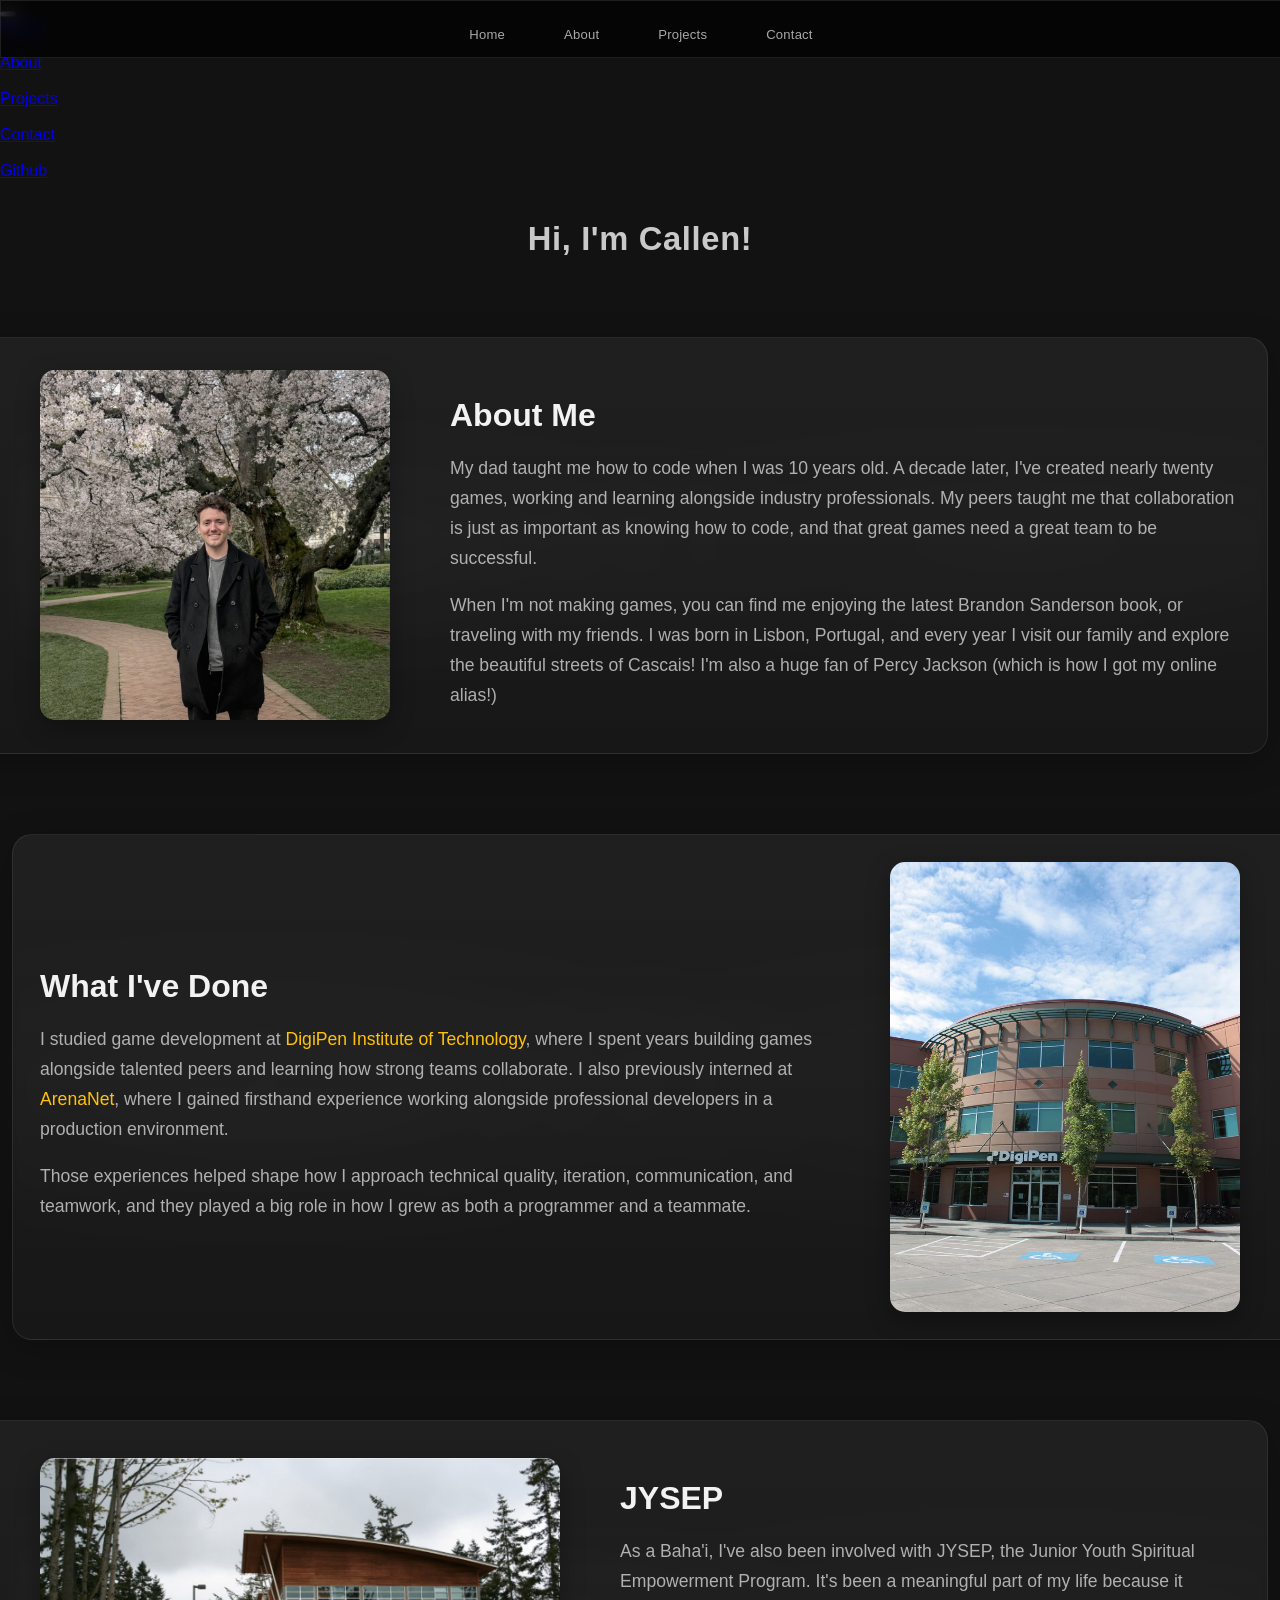
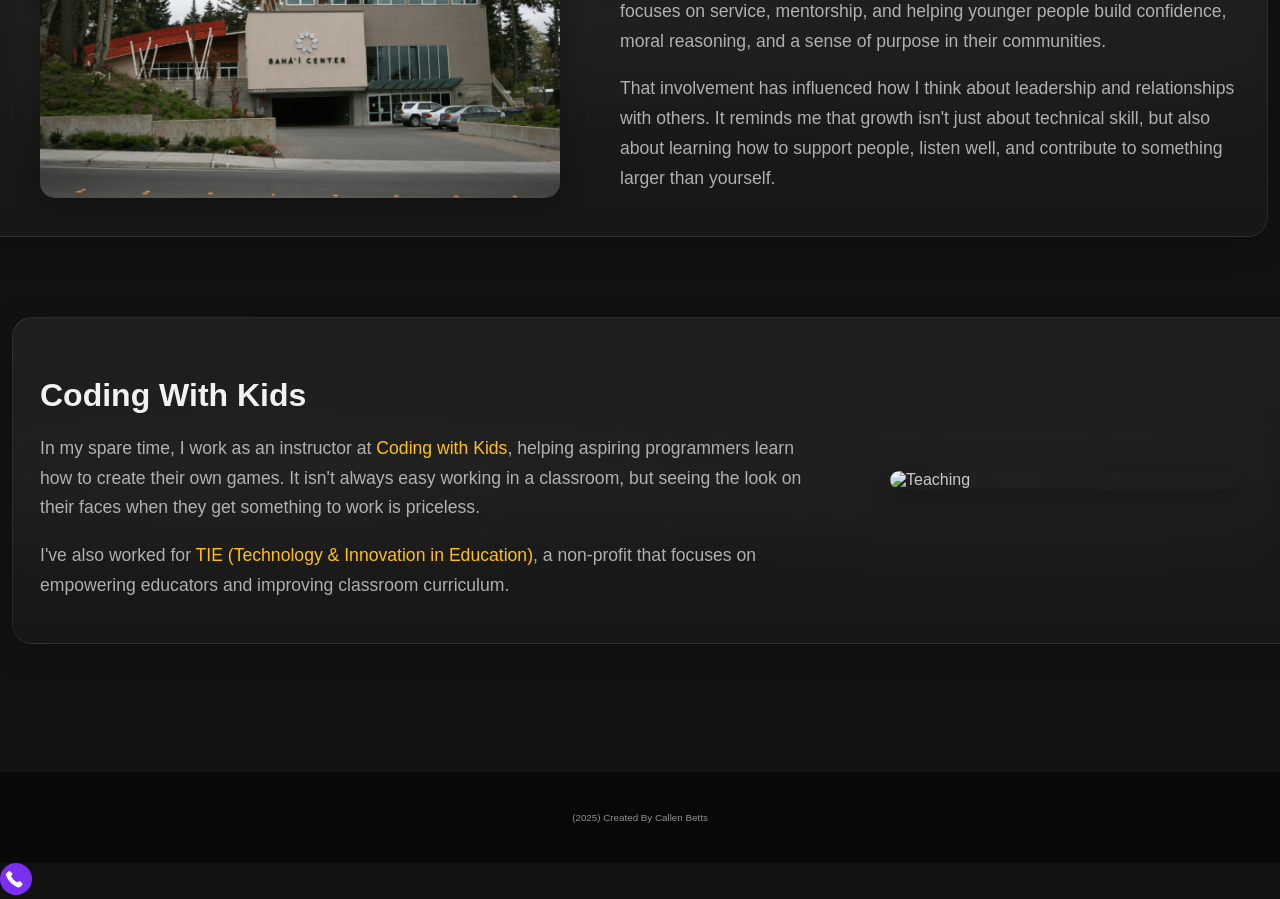
==== about.html @ 20b72b2a "[About] - Updated about page" ====
<!DOCTYPE html>
<html lang="en">
<head>
    <meta charset="UTF-8">
    <meta name="viewport" content="width=device-width, initial-scale=1.0">
    <title>About - Callen Betts</title>

    <!-- Style sheets -->
    <link rel="stylesheet" href="index.css">
    <link rel="stylesheet" href="navbar.css">
    <link rel="stylesheet" href="section.css">
    <link rel="stylesheet" href="word.css">
    <link rel="stylesheet" href="hamburger.css">
    <link rel="stylesheet" href="thumbnail.css">
    <link rel="stylesheet" href="sidebar.css">
    <link rel="stylesheet" href="about.css">
    <link rel="stylesheet" href="profile.css">
    <link rel="stylesheet" href="Utility/scrollbar.css">
    <link rel="stylesheet" href="Utility/image.css">
</head>

<body class="about-page">
    <!-- Quick Navbar for home page -->
    <nav id="navbar">
        <a href="index.html" class="nav-link github">Home</a>
        <a href="about.html" class="nav-link projects">About</a>
        <a href="projects.html" class="nav-link projects">Projects</a>
        <!-- <a href="gallery.html" class="nav-link github">Art Gallery</a> -->
        <a href="contact.html" class="nav-link github">Contact</a>
    </nav>

    <hr class="horizontal-line">
    <hr class="horizontal-line-thin">

    <!-- Hamburger Menu -->
    <button class="hamburger-menu" onclick="toggleSidebar()">
        <div class="bar"></div>
        <div class="bar"></div>
        <div class="bar"></div>
    </button>

    <div class="sidebar" id="mySidebar">
        <div class="sidebar-content">
            <div class="sidebar-text"><a href="index.html"><span>Home</span></a></div><br>
            <div class="sidebar-text"><a href="about.html"><span>About</span></a></div><br>
            <div class="sidebar-text"><a href="projects.html"><span>Projects</span></a></div><br>
            <div class="sidebar-text"><a href="contact.html"><span>Contact</span></a></div><br>
            <!-- <div class="sidebar-text"><a href="gallery.html"><span>Gallery</span></a></div><br> -->
            <div class="sidebar-text"><a href="https://github.com/callenbv" target="_blank"><span>Github</span></a></div><br>
        </div>
    </div>
    <div id="overlay" class="overlay"></div>

    <!-- Hero Section -->
    <!-- <div class="header-banner">
        <div class="header-title">Callen Betts</div>
        <div class="header-icons">
            <a href="https://steamcommunity.com/profiles/76561199193791468/" target="_blank" title="Steam">
                <img src="Images/Steam.png" alt="Steam">
            </a>
            <a href="https://github.com/callenbv" target="_blank" title="Github">
                <img src="Images/Github.png" alt="Github">
            </a>
            <a href="https://riptide-studios.itch.io/" target="_blank" title="Itch.io">
                <img src="Images/Itch.png" alt="Itch.io">
            </a>
            <a href="https://www.youtube.com/@RiptideDev_" target="_blank" title="YouTube">
                <img src="Images/Youtube.png" alt="YouTube">
            </a>
        </div>
    </div> -->

    <!-- About Me Section -->
    <div class="about-section">
        <div class="aboutTitle">
            <h1>Hi, I'm Callen!</h1>
            <h3>
                <span class="fade-word">GAME DEVELOPER,</span>
                <span class="fade-word">PROGRAMMER</span>
                <span class="yellow-text fade-word">CREATOR.</span>
            </h3>
        </div>
        
        <!-- About Me Section -->
        <div class="about-row left-edge">
            <div class="about-image">
                <img src="Images/About/Me.jpg" alt="Callen Betts" loading="lazy" decoding="async">
            </div>
            <div class="about-text">
                <h3>About Me</h3>
                <p>My dad taught me how to code when I was 10 years old.
                    A decade later, I've created nearly twenty games, working and learning alongside industry professionals.
                    My peers taught me that collaboration is just as important as knowing how to code, and that great games need a great team to be successful.</p>
                <p>
                    When I'm not making games, you can find me enjoying the latest Brandon Sanderson book, or traveling with my friends.
                    I was born in Lisbon, Portugal, and every year I visit our family and explore the beautiful streets of Cascais!
                    I'm also a huge fan of Percy Jackson (which is how I got my online alias!)
                </p>
            </div>
        </div>

        <!-- Experience Section -->
        <div class="about-row right-edge">
            <div class="about-text">
                <h3>What I've Done</h3>
                <p>
                    I studied game development at <a href="https://www.digipen.edu/" target="_blank">DigiPen Institute of Technology</a>, where I spent years building games alongside talented peers and learning how strong teams collaborate. I also previously interned at <a href="https://www.arenanet.com/" target="_blank">ArenaNet</a>, where I gained firsthand experience working alongside professional developers in a production environment.
                </p>
                <p>
                    Those experiences helped shape how I approach technical quality, iteration, communication, and teamwork, and they played a big role in how I grew as both a programmer and a teammate.
                </p>
            </div>
            <div class="about-image">
                <img src="Images/About/DigiPen.png" alt="ArenaNet Experience" loading="lazy" decoding="async">
            </div>
        </div>

        <!-- Community Section -->
        <div class="about-row left-edge jysep-row">
            <div class="about-image wide-image">
                <img src="Images/About/BahaiCenter.png" alt="Community Work" loading="lazy" decoding="async">
            </div>
            <div class="about-text">
                <h3>JYSEP</h3>
                <p>
                    As a Baha'i, I've also been involved with JYSEP, the Junior Youth Spiritual Empowerment Program. It's been a meaningful part of my life because it focuses on service, mentorship, and helping younger people build confidence, moral reasoning, and a sense of purpose in their communities.
                </p>
                <p>
                    That involvement has influenced how I think about leadership and relationships with others. It reminds me that growth isn't just about technical skill, but also about learning how to support people, listen well, and contribute to something larger than yourself.
                </p>
            </div>
        </div>

                <!-- Teaching Section -->
        <div class="about-row right-edge">
            <div class="about-text">
                <h3>Coding With Kids</h3>
                <p>
                    In my spare time, I work as an instructor at <a href="https://www.codingwithkids.com/" target="_blank">Coding with Kids</a>, helping aspiring programmers learn how to create their own games. It isn't always easy working in a classroom, but seeing the look on their faces when they get something to work is priceless.
                </p>
                <p>
                    I've also worked for <a href="https://www.tieonline.com/" target="_blank">TIE (Technology & Innovation in Education)</a>, a non-profit that focuses on empowering educators and improving classroom curriculum.
                </p>
            </div>
            <div class="about-image">
                <img src="Images/About/CodingKids.png" alt="Teaching" loading="lazy" decoding="async">
            </div>
        </div>
    </div>

    <div class="bottom-headline-wrapper">
        <div class="bottom-headline">
            <div class="copyright-text">(2025) Created By Callen Betts</div>
        </div>
    </div>

    <!-- End main body -->

    <script>
        window.addEventListener('load', function() {
            document.body.classList.add('fade-in');
        });
    </script>

    <script src="word.js"></script>
    <script src="sidebar.js"></script>
    <script src="navbar.js"></script>

    <a href="contact.html" class="contact-fab" id="contactFab" title="Contact">
      <svg xmlns="http://www.w3.org/2000/svg" viewBox="0 0 24 24" width="32" height="32" fill="#fff">
        <circle cx="12" cy="12" r="12" fill="#7b2ff2"/>
        <path d="M17.707 16.293l-2.387-2.387a1 1 0 0 0-1.414 0l-.793.793a11.05 11.05 0 0 1-4.95-4.95l.793-.793a1 1 0 0 0 0-1.414L7.707 6.293a1 1 0 0 0-1.414 0l-1.293 1.293a2 2 0 0 0-.293 2.293c1.707 3.707 4.586 6.586 8.293 8.293a2 2 0 0 0 2.293-.293l1.293-1.293a1 1 0 0 0 0-1.414z" fill="#fff"/>
      </svg>
    </a>
    <script>
      window.addEventListener('scroll', function() {
        const fab = document.getElementById('contactFab');
        const scrollY = window.scrollY || window.pageYOffset;
        const windowHeight = window.innerHeight;
        const docHeight = document.documentElement.scrollHeight;
        if (scrollY + windowHeight >= docHeight - 10) {
          fab.style.opacity = '1';
          fab.style.pointerEvents = 'auto';
        } else {
          fab.style.opacity = '0';
          fab.style.pointerEvents = 'none';
        }
      });
    </script>

</body>
</html>
---- navbar.css ----
/* Initial state of the navbar before any animation */
#navbar {
  position: fixed;
  top: 0;
  left: 0;
  width: 100%;
  text-align: center;
  z-index: 100;
  border-radius: 0;
  opacity: 1; /* Start fully transparent */
  transition: top 0.4s ease, opacity 0.3s ease; /* Transition for scrolling */
  font-size: calc(0.6vw + 0.6vh);
  background: rgba(0, 0, 0, 0.7);
  backdrop-filter: blur(10px);
  border: 1px solid rgba(255, 255, 255, 0.1);
}

/* Animation that runs when the page loads */
@keyframes slideDown {
  from {
    top: -50px;
    opacity: 0;
  }
  to {
    top: 24px;
    opacity: 1;
  }
}

#navbar.fade-in {
  animation: fadeInSlideDown 0.7s ease forwards;
}

#navbar a {
  display: inline-block; /* Changed from block to inline-block for centering */
  margin: 0 -3px; /* Add some space between buttons */
  color: #f3f2f2b0; /* Text color */
  padding: 3vh 2.4vw; /* Increased padding to match text position and create proper hover area */
  letter-spacing: 0.015em;
  text-decoration: none; /* No underline on links */
  transition: background-color 0.2s, color 0.2s, transform 0.3s ease; /* Smooth transition for hover effect */
  line-height: 1; /* Ensure consistent vertical alignment */
  min-height: 3vh; /* Ensure minimum height */
  margin-bottom: -2.8vh; /* Remove margin-top since we're using padding instead */
}

#navbar a:hover {
  background-color: rgb(255, 210, 11);
  color: black; /* Text color on hover and click */
  transform: scale(1); /* Enlarges the button */
}

#navbar a:active {
  background-color: rgb(111, 26, 172);
  color: black; /* Text color on hover and click */
  transform: scale(1); /* Enlarges the button */
}

#navbar a.nav-link {
  position: relative; /* Establishes a positioning context for pseudo-elements */
}

/* Common styles for all ::after elements */
#navbar a.nav-link::after {
  display: block;
  position: absolute;
  background-size: contain;
  background-repeat: no-repeat;
  top: 120%;
  opacity: 0;
  transition: opacity 0.3s, transform 0.3s; /* This will be overridden by animation on hover */
  pointer-events: none;
  z-index: 101; /* Above other content */
}

.vertical-line-hamburger {
  border: none;
  height: 7.5%;
  position: fixed;
  background-color: rgba(31, 31, 31, 0.3);
  width: 1px;
  top: -2vh;
  margin-left: 96%;
  z-index: 6;
}

.horizontal-line {
  display: none; /* Hide decorative line that might be causing issues */
}

.horizontal-line-thin {
  display: none; /* Hide the thin line that's causing the white line */
}

/* Responsive design for navbar */
@media (max-width: 768px) {
  #navbar {
    width: 100%;
    font-size: calc(0.8vw + 0.8vh);
    border-radius: 0;
  }
  
  #navbar a {
    padding: 2.5vh 2vw;
    margin: 0 -2px;
    min-height: 2.5vh;
  }
  
  .vertical-line-hamburger {
    display: none;
  }
  
  .horizontal-line {
    display: none;
  }
  
  .horizontal-line-thin {
    display: none;
  }
}

@media (max-width: 480px) {
  #navbar {
    width: 100%;
    font-size: calc(1vw + 1vh);
    border-radius: 0;
  }
  
  #navbar a {
    padding: 2vh 1.6vw;
    margin: 0 -1px;
    min-height: 2vh;
  }
}

.nav-background {
  display: none; /* Hide the background bar that's causing the white line */
}
---- about.css ----
@import url('https://fonts.googleapis.com/css?family=Roboto&display=swap');

.about-section {
  display: flex;
  flex-direction: column;
  align-items: center;
  justify-content: flex-start;
  width: 100%;
  margin: 0 auto 48px auto;
}

.aboutTitle {
  position: static;
  width: 100%;
  text-align: center;
  font-size: calc(0.75vw + 0.75vh);
  font-style: normal;
  font-family: 'Poppins', sans-serif;
  margin-bottom: 16px;
}

.aboutTitle h1 {
  font-family: 'Poppins', sans-serif;
  font-weight: 700;
  letter-spacing: 0.02em;
}

.aboutTitle h3 {
  font-family: 'Poppins', sans-serif;
  font-weight: 500;
  letter-spacing: 0.01em;
}

/* Removed old thumbnail styling - now handled in index.css */

.aboutText {
  width: 100%;
  max-width: 100%;
  margin: 0 auto;
  font-size: calc(0.9em + 0.2vw);
  line-height: 1.7;
  font-family: 'Poppins', sans-serif;
  text-align: left;
  position: static;
  letter-spacing: 0.0035em;
}

.text-wrapper {
  text-align: left;
  justify-content: center;
  display: flex;
  margin-top: 4vh;
  color: rgb(201, 201, 201);
}

.bottom-headline-wrapper {
  position: relative;
  z-index: -1; 
}


.bottom-headline-wrapper {
  display: block;
  position: relative;
  z-index: -1; 
}

.bottom-headline {
  text-align: center;
  padding: 40px 0px;
  background-color: #080808;
}

.info-card {
  color: rgb(200, 200, 200);
  margin-left: 3vw;
  margin-top: 2vh;
  display: inline-block;
  position: fixed;
  font-size: calc(0.6vw + 0.6vh);
}

.info-card::before {
    content: '';
    display: inline-block;
    width: 12px;
    height: 12px;
    background-color: rgb(121, 29, 187);
    border-radius: 50%;
    position: absolute;
    margin-left: -32px;
    margin-top: 0.35vh;
}

.info-card-description {
  margin-left: 9.5vw;
  margin-top: 2.45vh;
  position: fixed;
  display: inline-block;
  color:#919191;
  font-size: calc(0.45vw + 0.45vh);
}

/* Styling for the whole HTML and body */
html, body {
  margin: 0;
  color: #c9c9c9;
  font-family: 'Arial', sans-serif;
}

body.fade-in {
  opacity: 1;
  transition: transform 0.75s ease-in-out, opacity 0.75s ease-in-out;
}

html {
  background-color:#121212;
}

body {
  opacity: 0;
}

.fade-word {
  opacity: 0;
  transition: opacity 1s ease;
  font-size: calc(0.87vw + 0.87vh);
}

.show {
  opacity: 1;
}

.info-container {
  display: inline-block;
  position: relative;
  left: 3.1%;
  top: 19vh;
  margin-right: 12vw;
  font-size: calc(0.5vw + 0.5vh);
}

.info-title {
  color: rgb(200, 200, 200);
  font-size: larger;
}

.copyright-text {
  color: #919191;
  font-size: calc(0.45vw + 0.45vh);
}

.project-select a {
  text-decoration: none;
  color: inherit;
}

.project-select {
  color:rgb(214, 214, 214);
  position: relative;
  align-content: center;
  font-family: "Arial";
  text-align: center;
  margin-top: -4vh;
  width: fit-content;
  font-weight: bold;
  padding: 2px 32px;
  height: 5vh;
  background-color: rgb(49, 56, 57);
  border-radius: 4px;
  transition: 0.2s;
  cursor: pointer;
  font-size: large;
  letter-spacing: 0em;
  overflow: hidden;
  animation: idleAnimation 3s infinite;
}

@keyframes idleAnimation {
  0% {
    transform: scale(1);
  }
  50% {
    transform: scale(1.075);
  }
  100% {
    transform: scale(1);
  }
}

.project-select::after {
  content: '';
  position: absolute;
  top: 0;
  left: -60px;
  width: 40px;
  height: 100%;
  pointer-events: none;
  background: linear-gradient(120deg, rgba(255,255,255,0) 0%, rgba(255,255,255,0.7) 50%, rgba(255,255,255,0) 100%);
  opacity: 0;
  filter: blur(1.5px);
  transform: skewX(-20deg);
  transition: opacity 0.2s;
  animation: none;
}

.project-select:hover::after {
  opacity: 1;
  animation: sparkleStreak 0.7s linear;
  animation-fill-mode: forwards;
}

@keyframes sparkleStreak {
  0% {
    left: -60px;
    opacity: 0.1;
  }
  30% {
    opacity: 1;
  }
  50% {
    left: 100%;
    opacity: 1;
  }
  100% {
    left: 100%;
    opacity: 0.1;
  }
}

.project-select:hover {
  background-color: rgb(231, 200, 0);
  scale: 1.1;
  color: black;
}

.project-select:active {
  background-color: rgb(121, 29, 187);
  scale: 0.95;
  color:black;
}

.video-wrapper {
  opacity: 0.05;
  position: absolute;
  display: block;
  z-index: -1000;
}

.contact-bottom {
  position: fixed;
  left: 0;
  right: 0;
  bottom: 0;
  z-index: 1000;
}

/* About page alternating layout */
.about-row {
  display: flex;
  align-items: center;
  gap: 60px;
  margin-bottom: 80px;
  width: 100%;
  max-width: 1200px;
  margin-left: auto;
  margin-right: auto;
  position: relative;
  padding: 28px 28px;
  background: transparent;
  border: none;
  box-shadow: none;
  z-index: 0;
}

.about-row.reverse { 
  flex-direction: row-reverse !important; 
}

/* subtle ambient vignette behind each card */
.about-row::before {
  content: '';
  position: absolute;
  inset: 0;
  border-radius: 20px;
  pointer-events: none;
  background: radial-gradient(80% 60% at 20% 50%, rgba(255,255,255,0.045), rgba(0,0,0,0) 60%),
              radial-gradient(80% 60% at 80% 50%, rgba(255,255,255,0.03), rgba(0,0,0,0) 60%);
  filter: blur(6px);
  opacity: 0.7;
  z-index: -1;
}

/* edge-to-edge card background depending on image side */
.about-row.left-edge {
  border-top-left-radius: 0;
  border-bottom-left-radius: 0;
  border-left: none;
}
.about-row.right-edge {
  border-top-right-radius: 0;
  border-bottom-right-radius: 0;
  border-right: none;
}

/* Background extension for left-edge cards (image on left) */
.about-section .about-row.left-edge::after {
  content: '';
  position: absolute;
  top: 0;
  bottom: 0;
  left: calc(-100vw);
  right: 0;
  pointer-events: none;
  background: linear-gradient(180deg, rgba(255,255,255,0.06), rgba(255,255,255,0.025));
  border: 1px solid rgba(255,255,255,0.08);
  border-left: none;
  border-top-left-radius: 0;
  border-bottom-left-radius: 0;
  border-top-right-radius: 20px;
  border-bottom-right-radius: 20px;
  box-shadow: 0 8px 32px rgba(0,0,0,0.25);
  z-index: -1;
}

/* Background extension for right-edge cards (image on right) */
.about-section .about-row.right-edge::after {
  content: '';
  position: absolute;
  top: 0;
  bottom: 0;
  left: 0;
  right: calc(-100vw);
  pointer-events: none;
  background: linear-gradient(180deg, rgba(255,255,255,0.06), rgba(255,255,255,0.025));
  border: 1px solid rgba(255,255,255,0.08);
  border-right: none;
  border-top-right-radius: 0;
  border-bottom-right-radius: 0;
  border-top-left-radius: 20px;
  border-bottom-left-radius: 20px;
  box-shadow: 0 8px 32px rgba(0,0,0,0.25);
  z-index: -1;
}

/* Enforce correct ordering for the right-edge row */
.about-row.right-edge .about-text { order: 1; }
.about-row.right-edge .about-image { order: 2; }

.about-image {
  flex: 0 0 min(35vw, 350px);
  height: auto;
  border-radius: 15px;
  overflow: hidden;
  box-shadow: 0 8px 25px rgba(0, 0, 0, 0.3);
  display: flex;
  align-items: center;
  justify-content: center;
}

.about-image img {
  width: 100%;
  height: auto;
  max-height: 450px;
  display: block;
}

.about-image.wide-image {
  flex-basis: min(42vw, 520px);
  align-self: center;
}

.about-image.wide-image img {
  width: 100%;
  height: auto;
  max-height: 340px;
  object-position: center;
}

.jysep-row {
  align-items: center;
}

.about-text {
  flex: 1;
}

.about-text h3 {
  font-size: 2em;
  font-weight: bold;
  margin-bottom: 20px;
  color: #f3f2f2;
  font-family: 'Poppins', sans-serif;
}

.about-text p {
  font-size: 1.1em;
  line-height: 1.7;
  color: #f3f2f2b0;
  margin-bottom: 15px;
  font-family: 'Poppins', sans-serif;
}

.about-text a {
  color: #ffc20b;
  text-decoration: none;
  transition: color 0.3s ease;
}

.about-text a:hover {
  color: #ffd700;
  text-decoration: underline;
}

/* Mobile responsive */
@media (max-width: 768px) {
  .about-row {
    flex-direction: column;
    gap: 30px;
    margin-bottom: 50px;
  }
  
  .about-row.reverse {
    flex-direction: column-reverse;
    gap: 30px;
    margin-bottom: 50px;
  }
  
  .about-image {
    flex: 0 0 250px;
    height: 250px;
    width: 100%;
  }

  .about-image.wide-image {
    flex: 0 0 auto;
    align-self: center;
  }

  .about-image.wide-image img {
    max-height: 250px;
  }
  
  .about-text h3 {
    font-size: 1.5em;
  }
  
  .about-text p {
    font-size: 1em;
  }
}
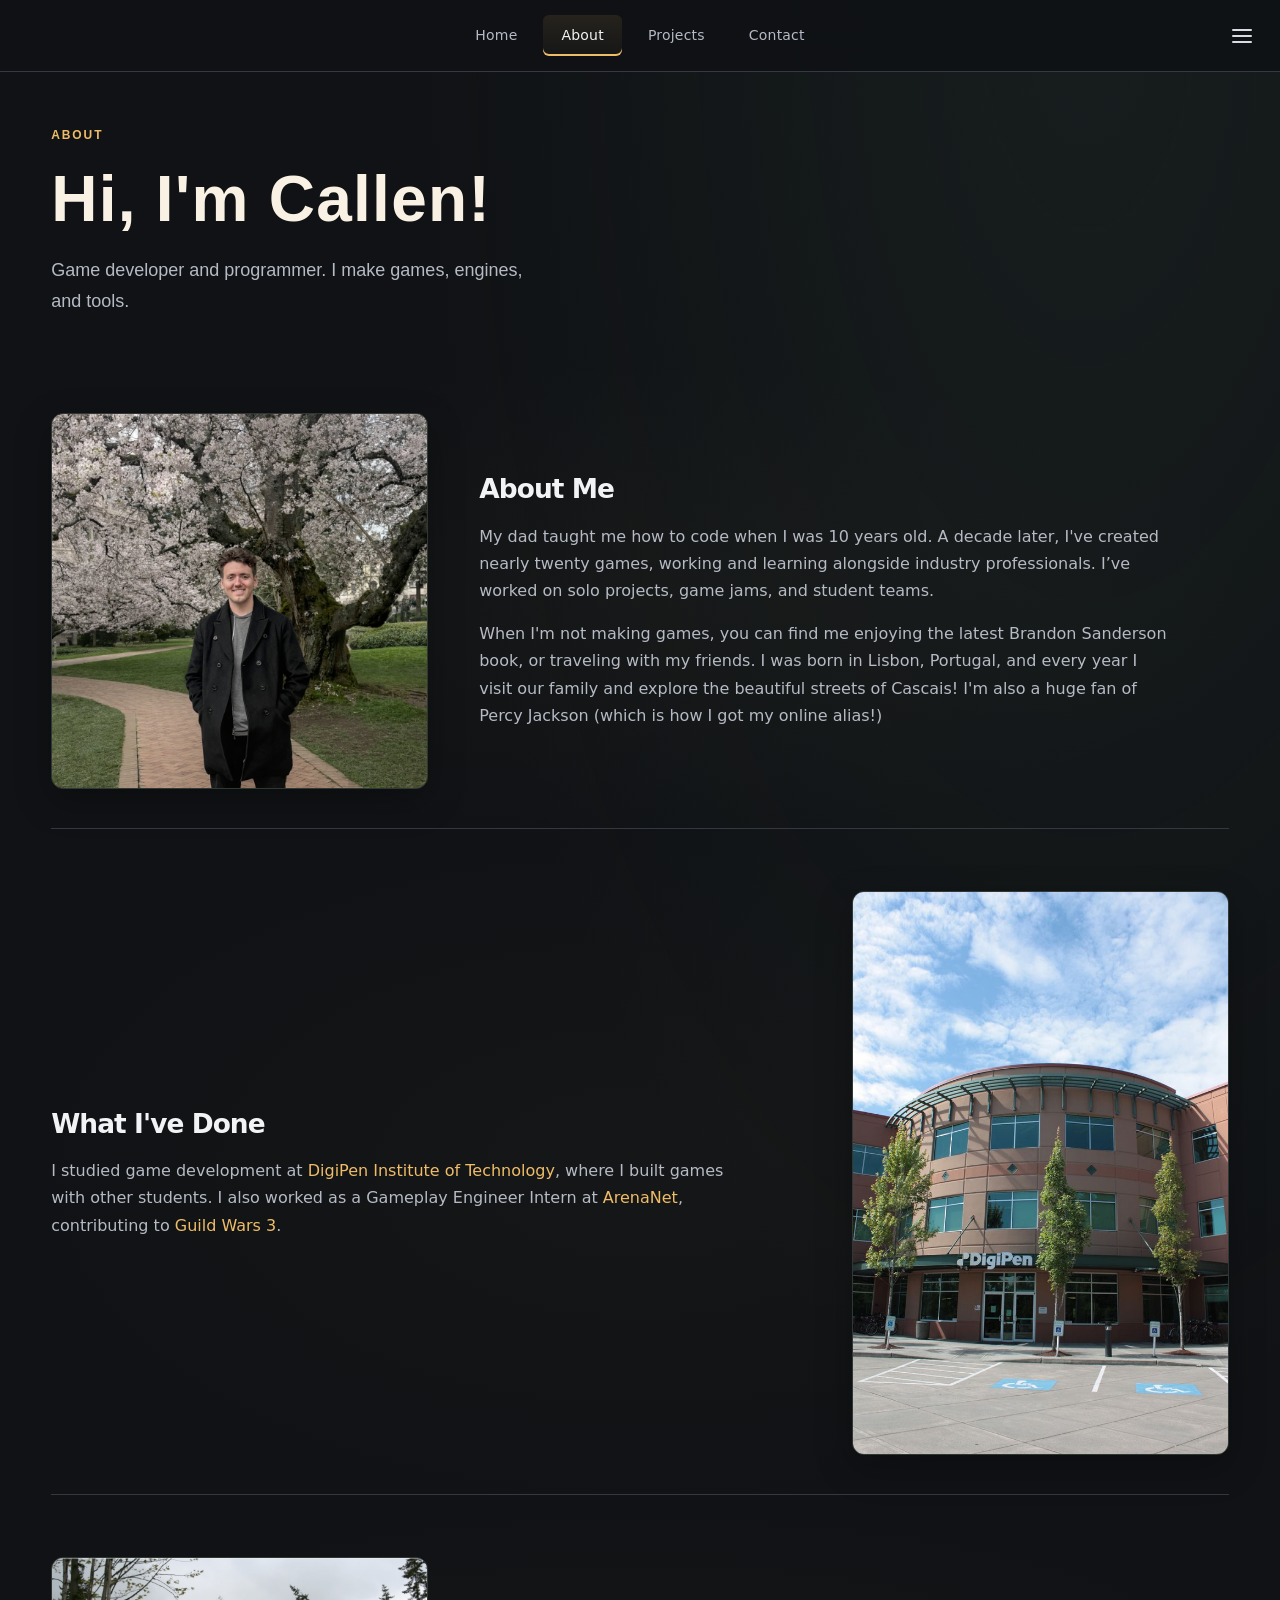
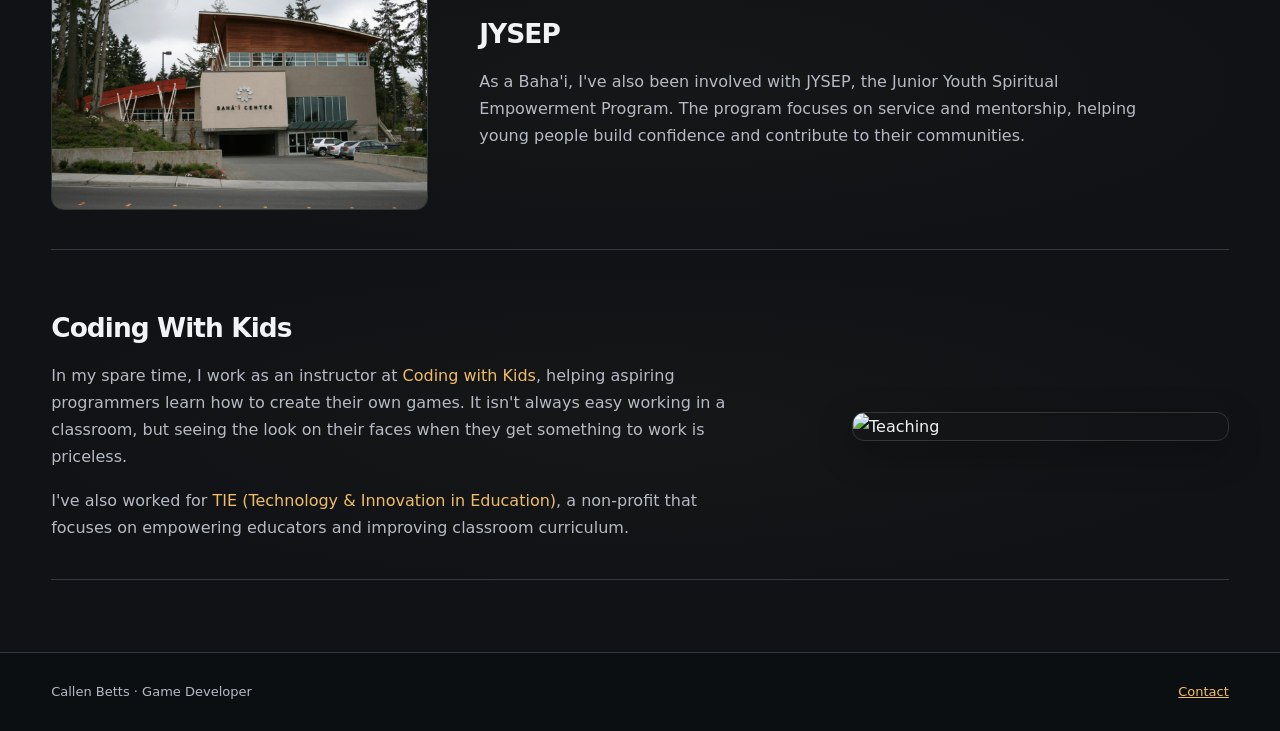
==== commit 38a5567f: "Major Rework - Entire style reworked to be more slick and clean, works better with mobile - Banner a" ====
--- a/about.html
+++ b/about.html
@@ -9,17 +9,19 @@
     <link rel="stylesheet" href="index.css">
     <link rel="stylesheet" href="navbar.css">
     <link rel="stylesheet" href="section.css">
-    <link rel="stylesheet" href="word.css">
-    <link rel="stylesheet" href="hamburger.css">
+
+    <link rel="stylesheet" href="hamburger.css?v=2">
     <link rel="stylesheet" href="thumbnail.css">
-    <link rel="stylesheet" href="sidebar.css">
+    <link rel="stylesheet" href="sidebar.css?v=2">
     <link rel="stylesheet" href="about.css">
     <link rel="stylesheet" href="profile.css">
     <link rel="stylesheet" href="Utility/scrollbar.css">
     <link rel="stylesheet" href="Utility/image.css">
+<link rel="stylesheet" href="refresh.css"><link rel="stylesheet" href="visual.css"><link rel="stylesheet" href="pages.css">
+<script src="site.js?v=4" defer></script>
 </head>
 
-<body class="about-page">
+<body class="about-page"><a class="skip-link" href="#main">Skip to content</a>
     <!-- Quick Navbar for home page -->
     <nav id="navbar">
         <a href="index.html" class="nav-link github">Home</a>
@@ -33,7 +35,7 @@
     <hr class="horizontal-line-thin">
 
     <!-- Hamburger Menu -->
-    <button class="hamburger-menu" onclick="toggleSidebar()">
+    <button aria-label="Open menu" class="hamburger-menu" onclick="toggleSidebar()">
         <div class="bar"></div>
         <div class="bar"></div>
         <div class="bar"></div>
@@ -51,46 +53,20 @@
     </div>
     <div id="overlay" class="overlay"></div>
 
-    <!-- Hero Section -->
-    <!-- <div class="header-banner">
-        <div class="header-title">Callen Betts</div>
-        <div class="header-icons">
-            <a href="https://steamcommunity.com/profiles/76561199193791468/" target="_blank" title="Steam">
-                <img src="Images/Steam.png" alt="Steam">
-            </a>
-            <a href="https://github.com/callenbv" target="_blank" title="Github">
-                <img src="Images/Github.png" alt="Github">
-            </a>
-            <a href="https://riptide-studios.itch.io/" target="_blank" title="Itch.io">
-                <img src="Images/Itch.png" alt="Itch.io">
-            </a>
-            <a href="https://www.youtube.com/@RiptideDev_" target="_blank" title="YouTube">
-                <img src="Images/Youtube.png" alt="YouTube">
-            </a>
-        </div>
-    </div> -->
+    <!-- About Me Section -->
+    <main class="about-section" id="main">
+        <header class="aboutTitle"><span class="eyebrow">About</span><h1>Hi, I'm Callen!</h1><p class="page-summary">Game developer and programmer. I make games, engines, and tools.</p></header>
 
-    <!-- About Me Section -->
-    <div class="about-section">
-        <div class="aboutTitle">
-            <h1>Hi, I'm Callen!</h1>
-            <h3>
-                <span class="fade-word">GAME DEVELOPER,</span>
-                <span class="fade-word">PROGRAMMER</span>
-                <span class="yellow-text fade-word">CREATOR.</span>
-            </h3>
-        </div>
-        
         <!-- About Me Section -->
         <div class="about-row left-edge">
             <div class="about-image">
                 <img src="Images/About/Me.jpg" alt="Callen Betts" loading="lazy" decoding="async">
             </div>
             <div class="about-text">
-                <h3>About Me</h3>
+                <h2>About Me</h2>
                 <p>My dad taught me how to code when I was 10 years old.
                     A decade later, I've created nearly twenty games, working and learning alongside industry professionals.
-                    My peers taught me that collaboration is just as important as knowing how to code, and that great games need a great team to be successful.</p>
+                    I’ve worked on solo projects, game jams, and student teams.</p>
                 <p>
                     When I'm not making games, you can find me enjoying the latest Brandon Sanderson book, or traveling with my friends.
                     I was born in Lisbon, Portugal, and every year I visit our family and explore the beautiful streets of Cascais!
@@ -102,16 +78,13 @@
         <!-- Experience Section -->
         <div class="about-row right-edge">
             <div class="about-text">
-                <h3>What I've Done</h3>
+                <h2>What I've Done</h2>
                 <p>
-                    I studied game development at <a href="https://www.digipen.edu/" target="_blank">DigiPen Institute of Technology</a>, where I spent years building games alongside talented peers and learning how strong teams collaborate. I also previously interned at <a href="https://www.arenanet.com/" target="_blank">ArenaNet</a>, where I gained firsthand experience working alongside professional developers in a production environment.
-                </p>
-                <p>
-                    Those experiences helped shape how I approach technical quality, iteration, communication, and teamwork, and they played a big role in how I grew as both a programmer and a teammate.
+                    I studied game development at <a href="https://www.digipen.edu/" target="_blank">DigiPen Institute of Technology</a>, where I built games with other students. I also worked as a Gameplay Engineer Intern at <a href="https://www.arenanet.com/" target="_blank">ArenaNet</a>, contributing to <a href="projects.html#guild-wars-3">Guild Wars 3</a>.
                 </p>
             </div>
             <div class="about-image">
-                <img src="Images/About/DigiPen.png" alt="ArenaNet Experience" loading="lazy" decoding="async">
+                <img src="Images/About/DigiPen.png" alt="DigiPen campus" loading="lazy" decoding="async">
             </div>
         </div>
 
@@ -121,12 +94,9 @@
                 <img src="Images/About/BahaiCenter.png" alt="Community Work" loading="lazy" decoding="async">
             </div>
             <div class="about-text">
-                <h3>JYSEP</h3>
+                <h2>JYSEP</h2>
                 <p>
-                    As a Baha'i, I've also been involved with JYSEP, the Junior Youth Spiritual Empowerment Program. It's been a meaningful part of my life because it focuses on service, mentorship, and helping younger people build confidence, moral reasoning, and a sense of purpose in their communities.
-                </p>
-                <p>
-                    That involvement has influenced how I think about leadership and relationships with others. It reminds me that growth isn't just about technical skill, but also about learning how to support people, listen well, and contribute to something larger than yourself.
+                    As a Baha'i, I've also been involved with JYSEP, the Junior Youth Spiritual Empowerment Program. The program focuses on service and mentorship, helping young people build confidence and contribute to their communities.
                 </p>
             </div>
         </div>
@@ -134,7 +104,7 @@
                 <!-- Teaching Section -->
         <div class="about-row right-edge">
             <div class="about-text">
-                <h3>Coding With Kids</h3>
+                <h2>Coding With Kids</h2>
                 <p>
                     In my spare time, I work as an instructor at <a href="https://www.codingwithkids.com/" target="_blank">Coding with Kids</a>, helping aspiring programmers learn how to create their own games. It isn't always easy working in a classroom, but seeing the look on their faces when they get something to work is priceless.
                 </p>
@@ -146,49 +116,8 @@
                 <img src="Images/About/CodingKids.png" alt="Teaching" loading="lazy" decoding="async">
             </div>
         </div>
-    </div>
-
-    <div class="bottom-headline-wrapper">
-        <div class="bottom-headline">
-            <div class="copyright-text">(2025) Created By Callen Betts</div>
-        </div>
-    </div>
-
-    <!-- End main body -->
-
-    <script>
-        window.addEventListener('load', function() {
-            document.body.classList.add('fade-in');
-        });
-    </script>
-
-    <script src="word.js"></script>
-    <script src="sidebar.js"></script>
-    <script src="navbar.js"></script>
-
-    <a href="contact.html" class="contact-fab" id="contactFab" title="Contact">
-      <svg xmlns="http://www.w3.org/2000/svg" viewBox="0 0 24 24" width="32" height="32" fill="#fff">
-        <circle cx="12" cy="12" r="12" fill="#7b2ff2"/>
-        <path d="M17.707 16.293l-2.387-2.387a1 1 0 0 0-1.414 0l-.793.793a11.05 11.05 0 0 1-4.95-4.95l.793-.793a1 1 0 0 0 0-1.414L7.707 6.293a1 1 0 0 0-1.414 0l-1.293 1.293a2 2 0 0 0-.293 2.293c1.707 3.707 4.586 6.586 8.293 8.293a2 2 0 0 0 2.293-.293l1.293-1.293a1 1 0 0 0 0-1.414z" fill="#fff"/>
-      </svg>
-    </a>
-    <script>
-      window.addEventListener('scroll', function() {
-        const fab = document.getElementById('contactFab');
-        const scrollY = window.scrollY || window.pageYOffset;
-        const windowHeight = window.innerHeight;
-        const docHeight = document.documentElement.scrollHeight;
-        if (scrollY + windowHeight >= docHeight - 10) {
-          fab.style.opacity = '1';
-          fab.style.pointerEvents = 'auto';
-        } else {
-          fab.style.opacity = '0';
-          fab.style.pointerEvents = 'none';
-        }
-      });
-    </script>
-
+    </main>
+<footer class="portfolio-footer"><span>Callen Betts · Game Developer</span><a href="contact.html">Contact</a></footer>
+<script src="sidebar.js?v=2"></script>
 </body>
-</html> 
-
-
+</html>
--- a/hamburger.css
+++ b/hamburger.css
@@ -0,0 +1,22 @@
+/* Fixed-size menu control, centered inside the navigation bar. */
+.hamburger-menu {
+  position:fixed; top:14px; right:16px; z-index:151;
+  display:flex; align-items:center; justify-content:center;
+  width:44px; height:44px; margin:0; padding:0;
+  color:#d9dce2; background:transparent; border:1px solid transparent;
+  border-radius:8px; cursor:pointer;
+  transition:background .2s, border-color .2s;
+}
+.hamburger-menu:hover, .hamburger-menu:active {
+  background:#efbd6812; border-color:#efbd6844; transform:none; padding:0;
+}
+.hamburger-menu .bar {
+  position:absolute; width:20px; height:2px; border-radius:2px;
+  background:currentColor; transition:transform .2s, opacity .2s;
+}
+.hamburger-menu .bar:nth-child(1) { transform:translateY(-6px); }
+.hamburger-menu .bar:nth-child(3) { transform:translateY(6px); }
+.hamburger-menu[aria-expanded="true"] .bar:nth-child(1) { transform:rotate(45deg); }
+.hamburger-menu[aria-expanded="true"] .bar:nth-child(2) { opacity:0; }
+.hamburger-menu[aria-expanded="true"] .bar:nth-child(3) { transform:rotate(-45deg); }
+@media(max-width:760px) { .hamburger-menu { top:10px; right:8px; } }
--- a/sidebar.css
+++ b/sidebar.css
@@ -0,0 +1,96 @@
+/* Navigation drawer. Form confirmation styles remain below. */
+.sidebar {
+  position:fixed; inset:0 0 0 auto; z-index:150;
+  width:min(360px, calc(100vw - 24px)); height:100dvh;
+  overflow-y:auto; background:#171b20;
+  border-left:1px solid #343840; box-shadow:-16px 0 60px #0005;
+  transform:translateX(100%); visibility:hidden;
+  transition:transform .25s ease, visibility .25s;
+}
+.sidebar.is-open { transform:translateX(0); visibility:visible; }
+.sidebar-content { position:static; padding:88px 24px 32px; display:grid; gap:8px; text-align:left; font-family:inherit; letter-spacing:0; }
+.sidebar-content br { display:none; }
+.sidebar .sidebar-text a {
+  display:block; padding:13px 16px; border-radius:7px;
+  font-size:18px; font-weight:500; line-height:1.5;
+  color:#c6cbd4; text-decoration:none; transition:background .2s, color .2s;
+}
+.sidebar .sidebar-text a:hover { background:#ffffff08; color:#fff; }
+.sidebar .sidebar-text a[aria-current="page"] { background:#efbd6812; color:#efbd68; }
+  .overlay {
+    position: fixed;
+    top: 0;
+    left: 0;
+    width: 100%;
+    height: 100%;
+    background: rgba(0, 0, 0, 0.6);
+    opacity: 0;
+    visibility: hidden;
+    transition: opacity 0.3s, visibility 0.3s;
+    z-index: 100;
+  }
+
+.overlay.active {
+    opacity: 1;
+    visibility: visible;
+}
+
+/* Overlay confirmation text */
+.overlay-text {
+  position: fixed;
+  top: 42%;
+  left: 50%;
+  transform: translate(-50%, -50%);
+  color: #ffffff;
+  font-family: 'Poppins', sans-serif;
+  font-size: clamp(1rem, 2.2vw, 1.4rem);
+  text-align: center;
+  letter-spacing: 0.04em;
+  padding: 12px 16px;
+  opacity: 0;
+  visibility: hidden;
+  z-index: 102;
+  text-shadow: 0 2px 8px rgba(0,0,0,0.4);
+}
+
+.overlay-text.active {
+  opacity: 1;
+  visibility: visible;
+}
+
+.okButton {
+  position: fixed;
+  top: 50%;
+  left: 50%;
+  width: 12vw;
+  height: 7vh;
+  border-radius: 1.5vw;
+  background-color: rgb(50, 50, 50);
+  color:white;
+  border: none;
+  transform: translate(-50%, -50%);
+  opacity: 0;
+  font-size: medium;
+  visibility: hidden;
+  transition: 0.3s;
+  z-index: 101;
+  box-shadow: 0px 4px 8px -2px rgba(0, 0, 0, 0.404);
+  transform-origin: center;
+}
+
+.okButton:hover {
+  background-color: rgb(231, 200, 0);
+  transform: translate(-50%, -50%) scale(1.1);
+  color: black;
+}
+
+.okButton:active {
+  background-color: rgb(121, 29, 187);
+  transform: translate(-50%, -50%) scale(0.9);
+  color: black;
+}
+
+.okButton.active {
+  opacity: 1;
+  visibility: visible;
+}
--- a/refresh.css
+++ b/refresh.css
@@ -0,0 +1,136 @@
+/* Shared visual system, loaded after the original component styles. */
+:root { color-scheme: dark; --bg:#101215; --panel:#191c21; --line:#30343b; --text:#f2f3f5; --muted:#b5bac4; --accent:#e8c47c; }
+* { box-sizing:border-box; }
+html { background:var(--bg); scroll-behavior:smooth; scroll-padding-top:100px; overflow-y:auto; }
+body.projects-page { overflow:hidden; height:100dvh; min-height:0; --project-nav-height:72px; }
+body, body.fade-in { margin:0; min-height:100vh; background:var(--bg); color:var(--text); opacity:1; font-family:Inter, system-ui, sans-serif; font-size:16px; line-height:1.7; letter-spacing:0; }
+body { opacity:0; transition:opacity .3s ease-in-out; }
+body.fade-in { opacity:1; }
+a:link, a:visited { color:var(--accent); }
+a:hover { color:#fff0cb; }
+button, textarea { font:inherit; }
+a:focus-visible, button:focus-visible, textarea:focus-visible { outline:2px solid var(--accent); outline-offset:5px; }
+h1,h2,h3 { color:var(--text); line-height:1.15; letter-spacing:-.035em; }
+h1::after { display:none; }
+p { line-height:1.75; }
+.skip-link { position:fixed; top:-100px; left:16px; z-index:2000; padding:12px; background:var(--panel); }
+.skip-link:focus { top:12px; }
+#navbar { position:fixed; top:0; left:0; width:100%; z-index:100; display:flex; align-items:center; justify-content:center; gap:8px; height:72px; padding:0 20px; background:rgba(16,18,21,.95); border:0; border-bottom:1px solid var(--line); font-size:14px; }
+#navbar a { padding:10px 18px; margin:0; min-height:0; color:var(--muted); line-height:1.5; border-radius:6px; text-decoration:none; }
+#navbar a:hover, #navbar a[aria-current="page"] { background:#24272d; color:var(--text); }
+#navbar a[aria-current="page"] { box-shadow:inset 0 -2px var(--accent); }
+.contact-fab { display:none; }
+.eyebrow { color:var(--accent); text-transform:uppercase; letter-spacing:.16em; font-size:12px; font-weight:600; }
+.portfolio-main { width:100%; max-width:1920px; margin:auto; padding:0 clamp(20px, 4vw, 96px); font-size:clamp(16px, calc(11px + .35vw), 23px); }
+.portfolio-hero { padding:150px 0 70px; display:block; }
+.portfolio-hero h1 { font-size:clamp(50px,8vw,96px); margin:20px 0; font-weight:600; }
+.portfolio-hero .hero-summary { max-width:52ch; color:var(--muted); font-size:clamp(18px, calc(14px + .4vw), 28px); }
+.hero-links { display:flex; flex-wrap:wrap; gap:24px; margin-top:30px; }
+.hero-links a { text-decoration:none; border-bottom:1px solid #68593c; padding-bottom:4px; }
+.gw3-feature { display:grid; grid-template-columns:minmax(0,.85fr) minmax(0,1.35fr); align-items:center; gap:clamp(24px, 3vw, 56px); padding:clamp(22px, 2.5vw, 48px); border:1px solid var(--line); border-radius:12px; background:var(--panel); margin-bottom:clamp(48px, 5vw, 96px); }
+.gw3-feature h2 { font-size:clamp(32px,4vw,48px); margin:14px 0 20px; }
+.project-title-link:link, .project-title-link:visited { color:inherit; text-decoration:none; }
+.project-title-link:hover { color:var(--accent); }
+.gw3-feature p { color:var(--muted); }
+.gw3-feature .credit { color:var(--text); }
+.gw3-feature .gw3-role { color:var(--accent); margin:0 0 20px; font-size:.9em; }
+.trailer-frame { display:block; width:100%; height:auto; aspect-ratio:16/9; border:0; border-radius:8px; background:#08090b; }
+.trailer-caption { margin:8px 0 0; font-size:12px; }
+.section-heading { display:flex; align-items:end; justify-content:space-between; gap:24px; margin-bottom:28px; }
+.section-heading h2 { font-size:36px; margin:12px 0 0; }
+.work-grid { display:grid; grid-template-columns:repeat(2,minmax(0,1fr)); gap:clamp(24px, 2.5vw, 48px); }
+.game-jams-section { margin-top:clamp(48px, 5vw, 96px); }
+.work-card { min-width:0; padding-bottom:28px; }
+.work-card>a { display:block; aspect-ratio:16/9; overflow:hidden; border-radius:8px; background:var(--panel); }
+.work-card img { width:100%; height:100%; display:block; object-fit:cover; transition:transform .25s; }
+.work-card>a:hover img { transform:scale(1.025); }
+.work-card h3 { font-size:clamp(24px, calc(18px + .5vw), 36px); margin:22px 0 8px; }
+.work-card .work-meta { color:var(--accent); font-size:.85em; margin:0 0 12px; }
+.work-card p { color:var(--muted); margin:0; }
+.portfolio-footer { width:100%; max-width:none; margin:80px auto 0; padding:28px 0; border-top:1px solid var(--line); display:flex; justify-content:space-between; gap:20px; color:var(--muted); font-size:13px; }
+body > .portfolio-footer { padding:28px clamp(20px, 4vw, 96px); }
+.about-section { width:100%; max-width:1760px; padding:120px clamp(20px, 4vw, 96px) 0; margin:auto; }
+.aboutTitle { text-align:left; font-size:16px; margin:0 0 48px; }
+.aboutTitle h1 { font-size:clamp(38px,6vw,64px); margin:0 0 16px; }
+.aboutTitle h3 { font-size:14px; color:var(--muted); }
+.about-row { max-width:none; padding:32px 0; margin-bottom:32px; gap:4vw; border-bottom:1px solid var(--line); }
+.about-row::before, .about-row::after { display:none; }
+.about-text h3 { font:600 clamp(26px, calc(20px + .5vw), 36px)/1.2 Inter,system-ui,sans-serif; }
+.about-text p { max-width:68ch; font:400 clamp(16px, calc(11px + .35vw), 23px)/1.7 Inter,system-ui,sans-serif; color:var(--muted); }
+.about-image, .about-image.wide-image { flex:0 0 32%; border-radius:8px; box-shadow:none; }
+.about-image, .about-image.wide-image { height:auto; }
+.about-image img, .about-image.wide-image img { display:block; width:100%; height:auto; max-height:none; object-fit:contain; }
+.bottom-headline-wrapper { z-index:0; }
+.bottom-headline { background:transparent; color:var(--muted); font-size:13px; }
+.contact-container { max-width:1600px; margin:0 auto; padding:140px clamp(20px, 4vw, 96px) 64px; gap:clamp(32px, 4vw, 80px); width:100%; font-size:clamp(16px, calc(11px + .35vw), 23px); }
+.contact-info { flex:1; min-width:0; }
+.contact-form { flex:1.3; min-width:0; }
+.chat-text-wrapper { margin-top:12px; letter-spacing:0; }
+.chat-text { font-size:clamp(32px,4vw,48px); line-height:1.15; letter-spacing:-.035em; }
+.chat-subtext { color:var(--muted); }
+.message-box-wrapper { background:var(--panel); border:1px solid var(--line); box-shadow:none; padding:28px; }
+.message-box-title { font-size:20px; justify-content:flex-start; }
+.message-box, .message-box-description { background:var(--bg); border-color:var(--line); padding:12px; }
+.message-box textarea, .message-box-description textarea { font-family:inherit; color:var(--text); line-height:1.6; }
+.message-box:focus-within,.message-box-description:focus-within { border-color:var(--accent); }
+.send-button { background:var(--accent); color:#161616; border:0; box-shadow:none; }
+.upper-container { position:relative; top:auto; height:auto; min-height:0; overflow:visible; padding:112px 28px 40px; background:transparent; }
+.upper-container::before,.lower-container::before,.lower-container::after { display:none; }
+.game-container { display:grid; grid-template-columns:minmax(0,1fr) minmax(0,1.2fr); gap:32px; max-width:1160px; margin:auto; }
+.game-container>* { min-width:0; }
+.aboutTitle .fade-word { opacity:1; transform:none; }
+.game-text-container { position:static; margin:0; width:auto; max-width:none; font-family:inherit; font-size:16px; }
+.game-text-container h1 { font-size:clamp(30px,4vw,48px); margin:0 0 16px; }
+.game-text-container p { width:auto; font-size:16px; line-height:1.75; color:var(--muted); }
+.game-text-role { font-size:14px; color:var(--accent); line-height:1.65; }
+.game-text-link { margin-top:0; }
+.slideshow-container { position:relative; inset:auto; width:100%; height:auto; aspect-ratio:16/10; grid-column:2; grid-row:1 / span 2; }
+.player-button { position:static; width:fit-content; height:auto; padding:12px 22px; font-size:14px; background:var(--accent); color:#171717; }
+.player-button i { font-size:16px; }
+.slide-icon { width:32px; height:32px; border-radius:4px; }
+.lower-container { position:relative; top:auto; height:auto; overflow:hidden; padding:24px 0 60px; background:transparent; }
+.lower-container>br { display:none; }
+.titleWord { position:static; margin:32px 5% 22px; font-size:24px; color:var(--text); letter-spacing:-.02em; }
+.carousel-container { top:auto; margin-bottom:44px; }
+/* Keep the selected project in place while browsing the project library. */
+.projects-page .upper-container { position:fixed; inset:var(--project-nav-height) 0 auto; height:calc((100dvh - var(--project-nav-height)) * .6); padding:24px 4vw; overflow:auto; overscroll-behavior:contain; }
+.projects-page .lower-container { position:fixed; inset:auto 0 0; height:calc((100dvh - var(--project-nav-height)) * .4); overflow-y:auto; overflow-x:hidden; overscroll-behavior:contain; padding:0 0 32px; }
+.projects-page .game-container { max-width:none; width:100%; height:100%; grid-template-columns:minmax(0,1fr) minmax(0,1.1fr); grid-template-rows:auto minmax(0,1fr); column-gap:5vw; row-gap:20px; align-items:start; }
+.projects-page .slideshow-container { height:100%; max-height:none; aspect-ratio:auto; align-self:stretch; }
+.projects-page .player-button { align-self:start; justify-self:start; height:auto; min-height:44px; }
+@media(min-width:761px) {
+  .projects-page .game-text-container { position:static; width:auto; display:flex; flex-direction:column; max-height:calc(49vh - var(--project-nav-height) - 48px); font-size:clamp(17px, calc(.4vw + .8vh), 30px); }
+  .projects-page .game-text-container h1, .projects-page .game-text-role { flex-shrink:0; }
+  .projects-page .game-description { min-height:0; overflow-y:auto; padding-right:8px; }
+  .projects-page .game-text-container h1 { font-size:clamp(34px, 2.2vw, 72px); margin:0 0 12px; }
+  .projects-page .game-text-container p { width:auto; font-size:1em; line-height:1.6; margin:16px 0; }
+  .projects-page .game-text-role { font-size:.9em; line-height:1.5; margin:0 0 16px; }
+  .projects-page .game-text-link { font-size:.95em; margin-top:4vh; }
+  .projects-page .project-actions { position:fixed; left:4vw; top:49vh; height:6.5vh; display:flex; align-items:center; gap:16px; }
+  .projects-page .project-actions .game-text-link { margin:0; }
+  .projects-page .player-button { position:fixed; left:35%; top:49vh; width:8vw; height:6.5vh; min-height:0; padding:0; font-size:calc(.5vw + .5vh + .5vmin); background:rgb(51,51,51); color:rgb(159,159,159); }
+  .projects-page .player-button i { font-size:calc(.7vw + .7vh); }
+  .projects-page .slide-icon { position:static; width:calc(2.5vh + 2.5vw); height:calc(2.5vh + 2.5vw); border-radius:16px; }
+  .projects-page .titleWord { font-size:clamp(22px, 1.25vw, 40px); }
+}
+@media(max-width:760px) {
+  body.projects-page { --project-nav-height:64px; }
+  #navbar { height:64px; gap:0; padding:0 8px; } #navbar a { padding:10px 14px; }
+  #navbar { padding-right:52px; }
+  .portfolio-main { padding:0 20px; } .portfolio-hero { padding:112px 0 44px; grid-template-columns:1fr; gap:20px; }
+  .portfolio-hero .hero-summary { font-size:18px; }
+  .gw3-feature { grid-template-columns:1fr; gap:24px; padding:22px; margin-bottom:48px; }
+  .work-grid { grid-template-columns:1fr; } .section-heading { align-items:start; flex-direction:column; gap:12px; }
+  .portfolio-footer { margin-top:48px; flex-direction:column; }
+  .about-row, .about-row.reverse { flex-direction:column !important; gap:20px; align-items:stretch; }
+  .about-section { padding:110px 20px 0; }
+  .about-image,.about-image.wide-image { flex:auto; width:100%; max-width:420px; }
+  .about-row.right-edge .about-image { order:0; } .about-row.right-edge .about-text { order:1; }
+  .contact-container { flex-direction:column; gap:28px; padding:110px 20px 40px; } .contact-info,.contact-form { flex:auto; width:100%; }
+  .game-container { grid-template-columns:1fr; } .slideshow-container { grid-column:1; grid-row:auto; }
+  .projects-page .game-container { height:auto; grid-template-columns:minmax(0,1fr); grid-template-rows:auto; gap:20px; }
+  .projects-page .slideshow-container { height:auto; aspect-ratio:16/9; }
+  .upper-container { padding:96px 20px 24px; } .game-text-container { font-size:16px; }
+  .carousel-slide .carousel-image { width:52vw; } .hero-media-comment { font-size:12px; }
+}
+@media(prefers-reduced-motion:reduce) { html { scroll-behavior:auto; } body { opacity:1; } *,*::before,*::after { animation:none !important; transition:none !important; } }
--- a/visual.css
+++ b/visual.css
@@ -0,0 +1,53 @@
+/* Visual treatment only: preserve page structure and project controls. */
+:root { --accent:#efbd68; --line:#343840; }
+body, body.fade-in {
+  background:radial-gradient(ellipse at 85% 0, #26342e55, transparent 42rem), #101215;
+}
+::selection { background:#efbd68; color:#101215; }
+#navbar { background:rgba(16,18,21,.92); backdrop-filter:blur(16px); }
+#navbar a[aria-current="page"] { background:linear-gradient(180deg, #efbd681a, #efbd6808); }
+#navbar a:hover { background:#efbd6817; }
+.portfolio-hero { position:relative; isolation:isolate; padding-left:max(4vw, calc((100% - 1728px) / 2)); padding-right:max(4vw, calc((100% - 1728px) / 2)); }
+.portfolio-hero::before {
+  content:""; position:absolute; z-index:-1; inset:72px 0 0;
+  background:linear-gradient(90deg, #101215dd, #10121555 65%), url('Images/Screenshots/Earthward/EW4.png') center / cover;
+  background-position:center, center calc(50% - 100px);
+  mask-image:linear-gradient(to top, transparent 0%, #00000026 10%, #00000080 22%, #000000d9 36%, #000 52%);
+  opacity:.8; pointer-events:none;
+}
+.portfolio-hero h1 { text-shadow:0 4px 28px #0008; }
+.portfolio-hero .hero-summary { color:#d1d4dc; max-width:46ch; text-shadow:0 2px 8px #101215; }
+.eyebrow { display:inline-flex; align-items:center; gap:12px; }
+.hero-links a { display:inline-block; padding:9px 0; border-bottom-color:#efbd6866; transition:transform .18s ease, color .18s ease, border-color .18s ease, background .18s ease, box-shadow .18s ease; }
+.hero-links a:hover, .hero-links a:focus-visible { transform:translateY(-3px); border-bottom-color:var(--accent); }
+.hero-links a:active { transform:translateY(1px) scale(.97); }
+.hero-links a:first-child { padding:9px 18px; color:#171717; background:var(--accent); border:1px solid var(--accent); border-radius:6px; }
+.hero-links a:first-child:hover, .hero-links a:first-child:focus-visible { background:#ffd38b; box-shadow:0 6px 20px #efbd6826; }
+.gw3-feature { position:relative; background:radial-gradient(ellipse at 0 0, #79552b2e, transparent 70%), linear-gradient(135deg,#1e2228,#171a20); border-color:#71604477; box-shadow:0 18px 60px #0003; }
+.trailer-frame { box-shadow:0 12px 32px #0005; }
+.section-heading h2, .about-text h3 { display:flex; align-items:center; gap:16px; }
+.work-card { padding:12px 12px 24px; border:1px solid #343840; border-radius:14px; background:linear-gradient(145deg,#20252c,#15181d); box-shadow:0 8px 30px #0002; transition:border-color .2s, box-shadow .2s; }
+.work-card:hover { border-color:#efbd6877; box-shadow:0 10px 36px #0005; }
+.work-card>a { border-radius:8px; }
+.work-card h3 { margin:20px 8px 8px; }
+.work-card p { margin-left:8px; margin-right:8px; }
+.work-card .work-meta { margin-left:8px; margin-right:8px; color:#dcc295; }
+.about-image { border:1px solid #53615677; box-shadow:0 12px 36px #0004; }
+.about-row { background:radial-gradient(ellipse at 50% 50%, #7c69400d, transparent 75%); }
+.aboutTitle h1 { color:#f9f1e3; }
+.message-box-wrapper { background:radial-gradient(ellipse at 100% 0,#efbd6810,transparent 65%), #191c21; border-top:2px solid var(--accent); box-shadow:0 18px 60px #0004; }
+.chat-text { color:#f9f1e3; }
+.send-button { transition:background .2s, box-shadow .2s; }
+.send-button:hover { background:#ffd38b; box-shadow:0 4px 20px #efbd6822; }
+.projects-page .upper-container { background:radial-gradient(ellipse at 0 0,#70542b12,transparent 60%), #101215; }
+.projects-page .lower-container { background:#16191e; }
+.projects-page .slide { border:1px solid #53615666; }
+.projects-page .image-container.active { border-color:var(--accent); box-shadow:0 0 22px #efbd681c; }
+.portfolio-footer { background:#0c0f12; }
+@media(prefers-reduced-motion:reduce) { .hero-links a:hover, .hero-links a:focus-visible, .hero-links a:active { transform:none; } }
+@media(max-width:760px) {
+  .portfolio-hero { padding-left:20px; padding-right:20px; }
+  .portfolio-hero::before { inset:64px 0 0; opacity:.45; }
+  .portfolio-hero .hero-summary { color:#e2e4e9; }
+  .work-card { padding:10px 10px 22px; }
+}
--- a/pages.css
+++ b/pages.css
@@ -0,0 +1,57 @@
+/* About and Contact: shared spacing, readable text, and ordinary form controls. */
+.aboutTitle { margin-bottom:clamp(24px, 3vw, 48px); }
+.aboutTitle h1 { margin-top:16px; }
+.page-summary { max-width:50ch; color:var(--muted); font-size:clamp(18px, 1.3vw, 24px); }
+.about-row { gap:clamp(28px, 4vw, 80px); margin-bottom:24px; padding:clamp(28px, 3vw, 56px) 0; }
+.about-text { min-width:0; }
+.about-text h2 { font:600 clamp(26px, calc(20px + .5vw), 36px)/1.2 Inter,system-ui,sans-serif; margin:0 0 18px; }
+.about-text p:last-child { margin-bottom:0; }
+.about-image, .about-image.wide-image { flex-basis:32%; align-self:center; border-radius:12px; }
+.about-image img, .about-image.wide-image img { width:100%; height:auto; max-height:none; }
+.about-page .portfolio-footer { margin-top:48px; }
+.contact-page { display:flex; flex-direction:column; min-height:100dvh; }
+.contact-page > .about-page { flex:1 0 auto; }
+.contact-container { align-items:flex-start; min-height:0; }
+.contact-info { flex:1; }
+.contact-form { flex:1.3; }
+.chat-text { margin:20px 0; font-family:inherit; font-weight:600; text-shadow:none; }
+.chat-subtext { max-width:36ch; line-height:1.7; }
+.contact-links { display:flex; flex-wrap:wrap; gap:24px; margin-top:28px; font-size:.9em; }
+.contact-socials { margin-top:36px; }
+.contact-socials h2 { font-size:1.1em; margin:0 0 14px; }
+.contact-socials .contact-links { margin-top:0; }
+.contact-socials .contact-links { gap:12px; }
+.contact-socials a { display:inline-flex; align-items:center; justify-content:center; width:48px; height:48px; border:1px solid var(--line); border-radius:8px; color:var(--muted); background:var(--panel); transition:color .2s, border-color .2s; }
+.contact-socials a:hover { color:var(--accent); border-color:var(--accent); }
+.contact-socials svg { width:24px; height:24px; }
+.message-box-wrapper { padding:clamp(24px, 3vw, 44px); }
+.message-box-title { display:block; font-size:clamp(24px, 1.8vw, 32px); margin:0 0 28px; }
+.contact-field-row { display:grid; grid-template-columns:repeat(2,minmax(0,1fr)); gap:20px; }
+.contact-field { min-width:0; margin-bottom:22px; }
+.contact-field label { display:block; font-size:.85em; color:var(--text); margin-bottom:8px; }
+.optional { color:var(--muted); font-weight:400; }
+.contact-field input, .contact-field textarea {
+  display:block; width:100%; margin:0; padding:12px 14px;
+  background:#101318; border:1px solid #3b414a; border-radius:7px;
+  color:var(--text); font:inherit; font-size:.95em; line-height:1.5;
+}
+.contact-field textarea { min-height:170px; height:auto; resize:vertical; }
+.contact-field input:focus, .contact-field textarea:focus { border-color:var(--accent); outline:2px solid #efbd6833; outline-offset:2px; }
+.send-button { margin-top:0; min-height:48px; font:600 .95em/1.5 Inter,system-ui,sans-serif; }
+.send-button:disabled { opacity:.6; cursor:wait; transform:none; }
+.form-status { min-height:1.5em; margin:16px 0 0; font-size:.85em; line-height:1.5; color:var(--muted); }
+.form-status[data-state="error"] { color:#ffb2a6; }
+.form-status[data-state="success"] { color:#acd6b6; }
+.contact-page .portfolio-footer { margin-top:0; }
+@media(max-width:1000px) {
+  .contact-container { gap:32px; }
+  .contact-field-row { grid-template-columns:1fr; gap:0; }
+}
+@media(max-width:760px) {
+  .about-image, .about-image.wide-image { flex-basis:auto; width:100%; max-width:420px; }
+  .about-row { gap:24px; }
+  .contact-container { min-height:0; }
+  .contact-info, .contact-form { flex:auto; }
+  .message-box-wrapper { padding:24px 20px; }
+  .contact-page .portfolio-footer { margin-top:24px; }
+}
